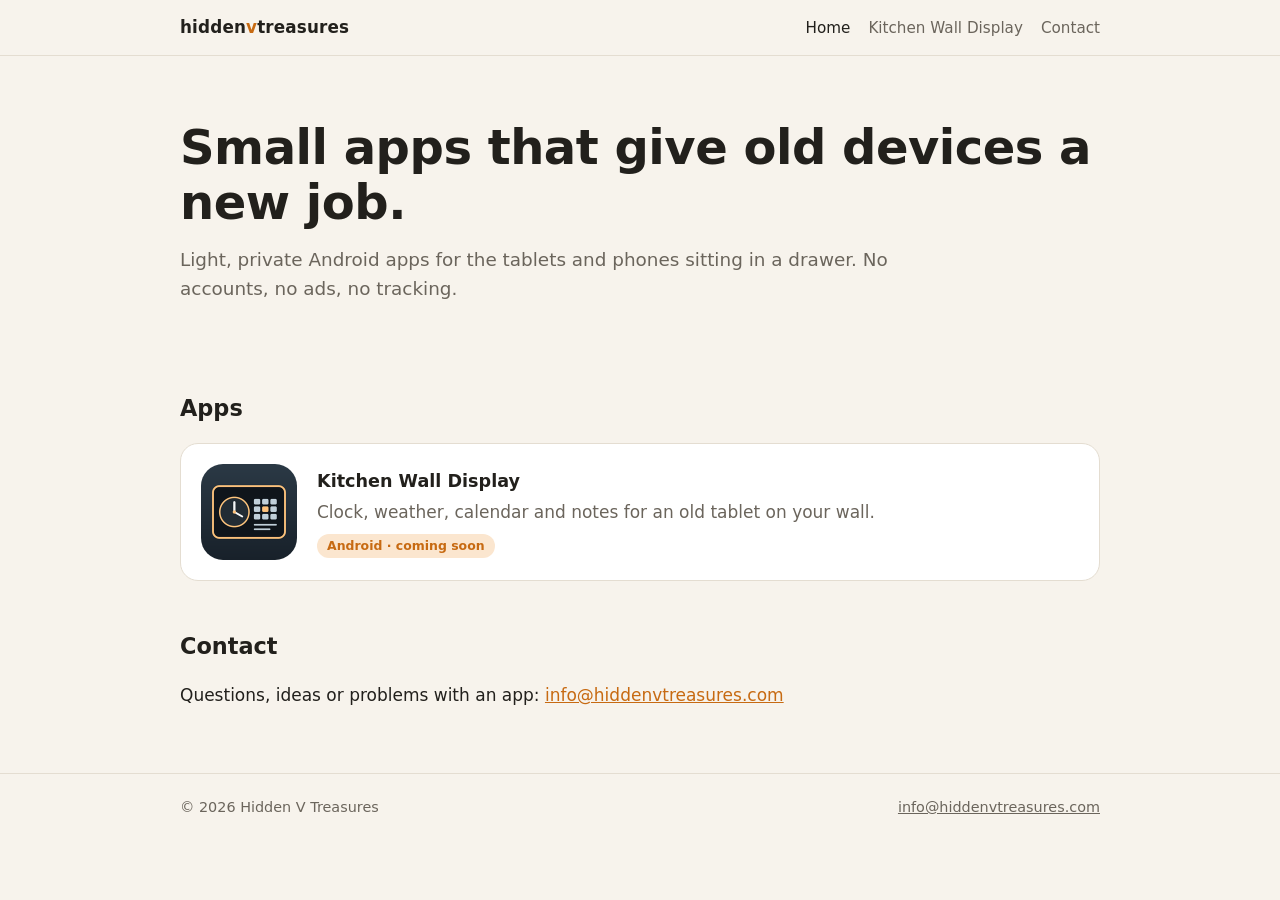
==== index.html @ e6ed104e "Website: home, Kitchen Wall Display page, privacy policy" ====
<!doctype html>
<html lang="en">
<head>
<meta charset="utf-8">
<meta name="viewport" content="width=device-width, initial-scale=1">
<title>Hidden V Treasures – small, private apps</title>
<meta name="description" content="Small, light and private Android apps that give old devices a new job.">
<link rel="icon" href="/img/favicon.png">
<link rel="stylesheet" href="/style.css">
</head>
<body>
<header class="site"><div class="wrap">
<a class="brand" href="/">hidden<span>v</span>treasures</a>
<nav><a href="/" aria-current="page">Home</a><a href="/kitchen-wall-display/">Kitchen Wall Display</a><a href="/#contact">Contact</a></nav>
</div></header>
<main class="wrap">
<section class="hero">
<h1>Small apps that give old devices a new job.</h1>
<p>Light, private Android apps for the tablets and phones sitting in a drawer. No accounts, no ads, no tracking.</p>
</section>

<h2>Apps</h2>
<a class="card" href="/kitchen-wall-display/">
<img src="/img/kwd-icon.png" alt="" width="96" height="96">
<div>
<h3>Kitchen Wall Display</h3>
<p>Clock, weather, calendar and notes for an old tablet on your wall.</p>
<span class="tag">Android · coming soon</span>
</div>
</a>

<h2 id="contact">Contact</h2>
<p>Questions, ideas or problems with an app: <a href="mailto:info@hiddenvtreasures.com">info@hiddenvtreasures.com</a></p>

</main>
<footer><div class="wrap">
<span>© 2026 Hidden V Treasures</span>
<span><a href="mailto:info@hiddenvtreasures.com">info@hiddenvtreasures.com</a></span>
</div></footer>
</body>
</html>
---- style.css ----
:root {
  --bg: #f7f3ec;
  --surface: #ffffff;
  --text: #22201c;
  --muted: #6b655c;
  --line: #e4ddd1;
  --accent: #c76a12;
  --accent-soft: #fbe6cf;
  --dark: #1c2129;
}
@media (prefers-color-scheme: dark) {
  :root {
    --bg: #15181e;
    --surface: #1e232b;
    --text: #ece8e1;
    --muted: #a39d93;
    --line: #2d333d;
    --accent: #ffb86b;
    --accent-soft: #3a2d1d;
  }
}
* { box-sizing: border-box; }
html { -webkit-text-size-adjust: 100%; }
body {
  margin: 0;
  background: var(--bg);
  color: var(--text);
  font: 17px/1.6 system-ui, -apple-system, "Segoe UI", Roboto, "Noto Sans", sans-serif;
}
a { color: var(--accent); }
img { max-width: 100%; height: auto; display: block; }
.wrap { max-width: 960px; margin: 0 auto; padding: 0 20px; }

header.site { border-bottom: 1px solid var(--line); }
header.site .wrap { display: flex; align-items: center; justify-content: space-between; gap: 16px; padding-top: 14px; padding-bottom: 14px; flex-wrap: wrap; }
.brand { font-weight: 700; letter-spacing: .01em; color: var(--text); text-decoration: none; font-size: 1.05rem; }
.brand span { color: var(--accent); }
nav a { color: var(--muted); text-decoration: none; margin-left: 18px; font-size: .95rem; }
nav a:first-child { margin-left: 0; }
nav a:hover, nav a[aria-current] { color: var(--text); }

.hero { padding: 64px 0 40px; }
.hero h1 { font-size: clamp(2rem, 5vw, 3rem); line-height: 1.15; margin: 0 0 14px; letter-spacing: -.01em; }
.hero p { font-size: 1.15rem; color: var(--muted); max-width: 40em; margin: 0; }

h2 { font-size: 1.4rem; margin: 48px 0 16px; }
h3 { font-size: 1.1rem; margin: 28px 0 6px; }

.card {
  display: grid; grid-template-columns: 96px 1fr; gap: 20px; align-items: center;
  background: var(--surface); border: 1px solid var(--line); border-radius: 18px;
  padding: 20px; text-decoration: none; color: inherit;
}
.card:hover { border-color: var(--accent); }
.card img { width: 96px; height: 96px; border-radius: 22px; }
.card h3 { margin: 0 0 4px; }
.card p { margin: 0; color: var(--muted); }
.tag { display: inline-block; font-size: .78rem; font-weight: 600; background: var(--accent-soft); color: var(--accent); padding: 2px 10px; border-radius: 99px; margin-top: 8px; }

.app-head { display: flex; gap: 22px; align-items: center; padding: 48px 0 8px; }
.app-head img { width: 112px; height: 112px; border-radius: 26px; flex: none; }
.app-head h1 { margin: 0; font-size: clamp(1.7rem, 4.5vw, 2.4rem); line-height: 1.2; }
.app-head p { margin: 6px 0 0; color: var(--muted); }

.shots { display: grid; grid-template-columns: 2.1fr 1fr; gap: 16px; margin: 28px 0 8px; align-items: start; }
.shots img { border-radius: 14px; border: 1px solid var(--line); background: var(--dark); }
@media (max-width: 640px) { .shots { grid-template-columns: 1fr; } .shots img.port { max-width: 280px; margin: 0 auto; } }

.features { display: grid; grid-template-columns: 1fr 1fr; gap: 16px; }
@media (max-width: 640px) { .features { grid-template-columns: 1fr; } }
.features div { background: var(--surface); border: 1px solid var(--line); border-radius: 14px; padding: 18px 20px; }
.features h3 { margin-top: 0; }
.features ul { margin: 0; padding-left: 1.1em; color: var(--muted); }

.btn { display: inline-block; background: var(--accent); color: #fff; text-decoration: none; font-weight: 600; padding: 10px 18px; border-radius: 10px; }
@media (prefers-color-scheme: dark) { .btn { color: #1a1206; } }
.note { color: var(--muted); font-size: .95rem; }

.doc { max-width: 720px; padding-bottom: 24px; }
.doc h1 { font-size: clamp(1.6rem, 4vw, 2.1rem); margin: 48px 0 4px; line-height: 1.2; }
.doc .date { color: var(--muted); margin: 0 0 24px; }
.doc h2 { font-size: 1.15rem; margin: 30px 0 6px; }
.doc p, .doc li { color: var(--text); }
.lang { display: flex; gap: 8px; margin: 18px 0 0; }
.lang a { text-decoration: none; font-size: .9rem; border: 1px solid var(--line); border-radius: 99px; padding: 3px 12px; color: var(--muted); }
.lang a:hover { color: var(--text); border-color: var(--accent); }
hr { border: 0; border-top: 1px solid var(--line); margin: 56px 0 0; }

footer { border-top: 1px solid var(--line); margin-top: 64px; }
footer .wrap { padding-top: 22px; padding-bottom: 32px; color: var(--muted); font-size: .9rem; display: flex; justify-content: space-between; gap: 12px; flex-wrap: wrap; }
footer a { color: var(--muted); }
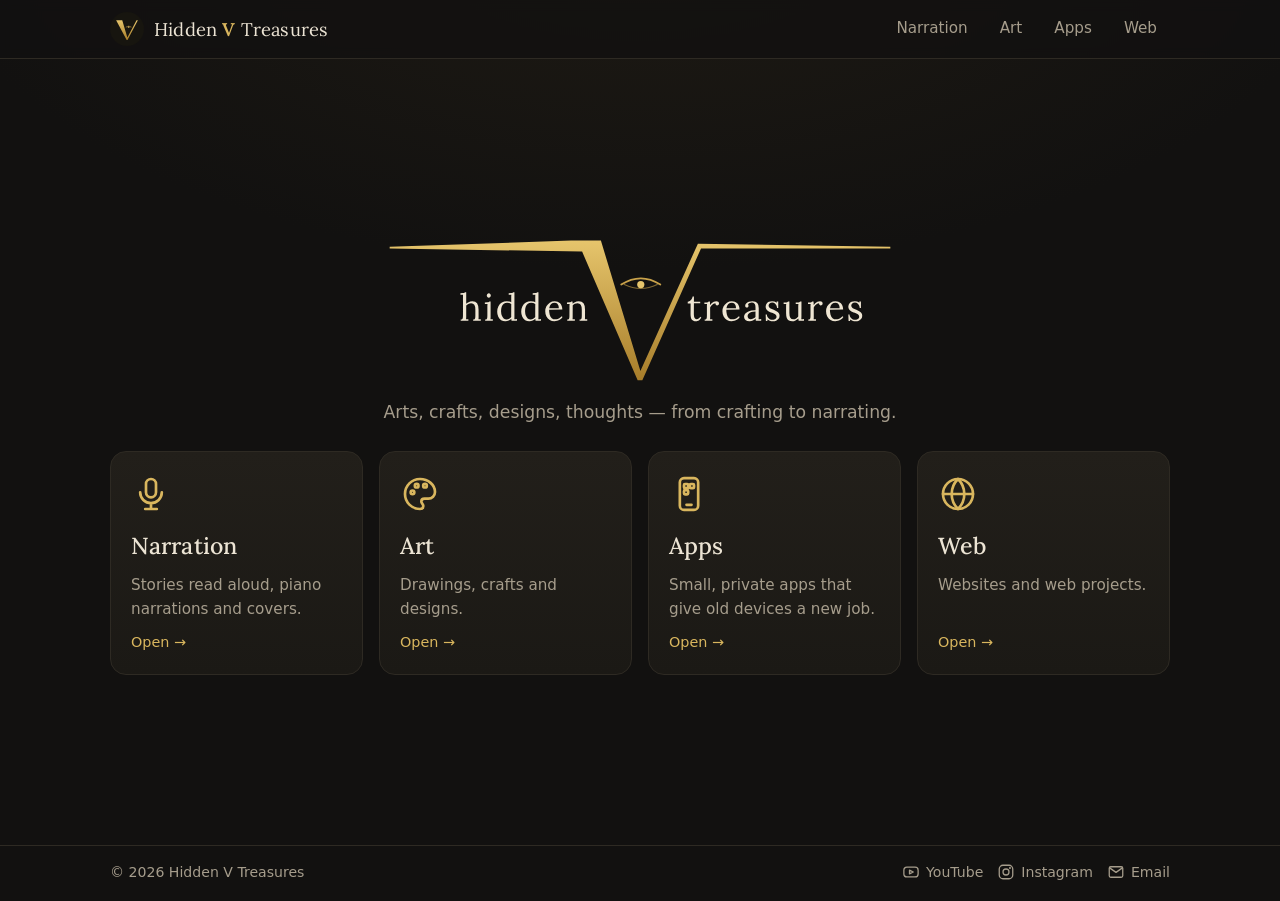
==== commit 8412b6f0: "Redesign: hub home with Narration, Art, Apps, Web sections; new logo" ====
--- a/index.html
+++ b/index.html
@@ -3,39 +3,44 @@
 <head>
 <meta charset="utf-8">
 <meta name="viewport" content="width=device-width, initial-scale=1">
-<title>Hidden V Treasures – small, private apps</title>
-<meta name="description" content="Small, light and private Android apps that give old devices a new job.">
-<link rel="icon" href="/img/favicon.png">
-<link rel="stylesheet" href="/style.css">
+<title>Hidden V Treasures</title>
+<meta name="description" content="Arts, crafts, designs and thoughts — narration, art, apps and web by Hidden V.">
+<meta name="theme-color" content="#121110">
+<meta property="og:title" content="Hidden V Treasures">
+<meta property="og:description" content="Arts, crafts, designs and thoughts — narration, art, apps and web by Hidden V.">
+<meta property="og:image" content="https://hiddenvtreasures.com/assets/icon-512.png">
+<link rel="icon" href="/assets/favicon-32.png" sizes="32x32">
+<link rel="apple-touch-icon" href="/assets/icon-512.png">
+<link rel="preload" href="/assets/lora.woff" as="font" type="font/woff" crossorigin>
+<link rel="stylesheet" href="/assets/style.css">
+
 </head>
 <body>
-<header class="site"><div class="wrap">
-<a class="brand" href="/">hidden<span>v</span>treasures</a>
-<nav><a href="/" aria-current="page">Home</a><a href="/kitchen-wall-display/">Kitchen Wall Display</a><a href="/#contact">Contact</a></nav>
+<header class="site-head"><div class="wrap">
+<a class="brand" href="/" aria-label="Hidden V Treasures – home"><img src="/assets/mark.svg" alt="" width="34" height="34"><span>Hidden <b>V</b> Treasures</span></a>
+<nav class="nav" aria-label="Sections"><a href="/narration/">Narration</a><a href="/art/">Art</a><a href="/apps/">Apps</a><a href="/web/">Web</a></nav>
 </div></header>
 <main class="wrap">
-<section class="hero">
-<h1>Small apps that give old devices a new job.</h1>
-<p>Light, private Android apps for the tablets and phones sitting in a drawer. No accounts, no ads, no tracking.</p>
+<section class="home">
+<div class="lead">
+<img src="/assets/logo.svg" alt="hidden V treasures" width="560" height="169">
+<p>Arts, crafts, designs, thoughts — from crafting to narrating.</p>
+</div>
+<div class="tiles">
+<a class="tile" href="/narration/"><svg viewBox="0 0 24 24" aria-hidden="true"><rect x="9" y="3" width="6" height="11" rx="3"/><path d="M5.5 11a6.5 6.5 0 0 0 13 0M12 17.5V21M8.5 21h7"/></svg><h2>Narration</h2><p>Stories read aloud, piano narrations and covers.</p><span class="more">Open →</span></a>
+<a class="tile" href="/art/"><svg viewBox="0 0 24 24" aria-hidden="true"><path d="M12 3a9 9 0 1 0 0 18c1.3 0 2-.8 2-1.8 0-1.3-1.2-1.6-1.2-2.7 0-1 .8-1.7 1.9-1.7H17a4 4 0 0 0 4-4C21 6.6 17 3 12 3z"/><circle cx="7.5" cy="11" r="1.1"/><circle cx="10" cy="7" r="1.1"/><circle cx="15" cy="7" r="1.1"/></svg><h2>Art</h2><p>Drawings, crafts and designs.</p><span class="more">Open →</span></a>
+<a class="tile" href="/apps/"><svg viewBox="0 0 24 24" aria-hidden="true"><rect x="6.5" y="2.5" width="11" height="19" rx="2.5"/><path d="M10.5 18.5h3"/><rect x="9" y="6" width="2.5" height="2.5" rx=".6"/><rect x="12.5" y="6" width="2.5" height="2.5" rx=".6"/><rect x="9" y="9.7" width="2.5" height="2.5" rx=".6"/></svg><h2>Apps</h2><p>Small, private apps that give old devices a new job.</p><span class="more">Open →</span></a>
+<a class="tile" href="/web/"><svg viewBox="0 0 24 24" aria-hidden="true"><circle cx="12" cy="12" r="9"/><path d="M3 12h18M12 3c2.6 2.6 3.8 5.6 3.8 9S14.6 18.4 12 21M12 3C9.4 5.6 8.2 8.6 8.2 12s1.2 6.4 3.8 9"/></svg><h2>Web</h2><p>Websites and web projects.</p><span class="more">Open →</span></a>
+</div>
 </section>
-
-<h2>Apps</h2>
-<a class="card" href="/kitchen-wall-display/">
-<img src="/img/kwd-icon.png" alt="" width="96" height="96">
-<div>
-<h3>Kitchen Wall Display</h3>
-<p>Clock, weather, calendar and notes for an old tablet on your wall.</p>
-<span class="tag">Android · coming soon</span>
-</div>
-</a>
-
-<h2 id="contact">Contact</h2>
-<p>Questions, ideas or problems with an app: <a href="mailto:info@hiddenvtreasures.com">info@hiddenvtreasures.com</a></p>
-
 </main>
-<footer><div class="wrap">
+<footer class="site-foot"><div class="wrap">
 <span>© 2026 Hidden V Treasures</span>
-<span><a href="mailto:info@hiddenvtreasures.com">info@hiddenvtreasures.com</a></span>
+<span class="social">
+<a href="https://www.youtube.com/@Hidden_V_Treasures" rel="noopener"><svg viewBox="0 0 24 24" aria-hidden="true"><rect x="2.5" y="5.5" width="19" height="13" rx="4"/><path d="M10 9.5l5 2.5-5 2.5z"/></svg>YouTube</a>
+<a href="https://www.instagram.com/hidden_v_treasures/" rel="noopener"><svg viewBox="0 0 24 24" aria-hidden="true"><rect x="3" y="3" width="18" height="18" rx="5"/><circle cx="12" cy="12" r="4"/><circle cx="17.3" cy="6.7" r=".6"/></svg>Instagram</a>
+<a href="mailto:info@hiddenvtreasures.com"><svg viewBox="0 0 24 24" aria-hidden="true"><rect x="3" y="5" width="18" height="14" rx="2"/><path d="M3.5 6.5l8.5 6 8.5-6"/></svg>Email</a>
+</span>
 </div></footer>
 </body>
 </html>
--- a/assets/style.css
+++ b/assets/style.css
@@ -0,0 +1,139 @@
+@font-face { font-family: "Lora"; src: url("/assets/lora.woff") format("woff"); font-weight: 400 700; font-display: swap; }
+
+:root {
+  --bg: #121110;
+  --surface: #1b1915;
+  --surface-2: #221f1a;
+  --line: #2e2a23;
+  --text: #ece4d4;
+  --muted: #a69d8c;
+  --gold: #d9b65e;
+  --gold-deep: #a77d2a;
+  --radius: 16px;
+}
+* { box-sizing: border-box; }
+html { -webkit-text-size-adjust: 100%; }
+body {
+  margin: 0; min-height: 100vh; display: flex; flex-direction: column;
+  background: radial-gradient(1200px 600px at 50% -10%, #1f1b14 0%, var(--bg) 60%) fixed, var(--bg);
+  color: var(--text);
+  font: 17px/1.55 system-ui, -apple-system, "Segoe UI", Roboto, "Noto Sans", sans-serif;
+}
+a { color: var(--gold); }
+img { max-width: 100%; height: auto; display: block; }
+h1, h2, h3 { font-family: "Lora", Georgia, serif; font-weight: 500; letter-spacing: .005em; }
+.wrap { width: 100%; max-width: 1100px; margin: 0 auto; padding: 0 20px; }
+main { flex: 1; }
+
+/* header */
+.site-head { border-bottom: 1px solid var(--line); background: rgba(18,17,16,.75); backdrop-filter: blur(6px); position: sticky; top: 0; z-index: 5; }
+.site-head .wrap { display: flex; align-items: center; justify-content: space-between; gap: 16px; padding-top: 10px; padding-bottom: 10px; flex-wrap: wrap; }
+.brand { display: inline-flex; align-items: center; gap: 10px; text-decoration: none; color: var(--text); font-family: "Lora", Georgia, serif; font-size: 1.15rem; letter-spacing: .01em; }
+.brand img { width: 34px; height: 34px; border-radius: 50%; }
+.brand b { color: var(--gold); font-weight: 600; }
+.nav { display: flex; gap: 6px; flex-wrap: wrap; }
+.nav a { color: var(--muted); text-decoration: none; padding: 6px 12px; border-radius: 999px; font-size: .95rem; border: 1px solid transparent; }
+.nav a:hover { color: var(--text); border-color: var(--line); }
+.nav a[aria-current="page"] { color: var(--bg); background: var(--gold); }
+
+/* home: everything on one screen */
+.home { min-height: calc(100vh - 58px - 56px); display: flex; flex-direction: column; justify-content: center; padding: 28px 0; }
+.home .lead { text-align: center; margin: 0 auto 26px; max-width: 34em; }
+.home .lead img { width: min(560px, 92%); margin: 0 auto 10px; }
+.home .lead p { color: var(--muted); margin: 0; font-size: 1.08rem; }
+.tiles { display: grid; grid-template-columns: repeat(4, 1fr); gap: 16px; }
+.tile {
+  display: flex; flex-direction: column; gap: 10px; text-decoration: none; color: var(--text);
+  background: linear-gradient(180deg, var(--surface-2), var(--surface)); border: 1px solid var(--line);
+  border-radius: var(--radius); padding: 22px 20px 20px; min-height: 190px; transition: border-color .2s, transform .2s;
+}
+.tile:hover { border-color: var(--gold-deep); transform: translateY(-2px); }
+.tile svg { width: 40px; height: 40px; stroke: var(--gold); fill: none; stroke-width: 1.6; stroke-linecap: round; stroke-linejoin: round; }
+.tile h2 { margin: 4px 0 0; font-size: 1.45rem; }
+.tile p { margin: 0; color: var(--muted); font-size: .95rem; }
+.tile .more { margin-top: auto; color: var(--gold); font-size: .9rem; }
+@media (max-width: 860px) { .tiles { grid-template-columns: 1fr 1fr; } .tile { min-height: 150px; padding: 18px 16px; } }
+@media (max-width: 520px) {
+  .home { padding: 18px 0; } .home .lead { margin-bottom: 18px; } .home .lead p { font-size: .98rem; }
+  .tiles { gap: 12px; } .tile { min-height: 0; gap: 6px; padding: 16px 14px; } .tile h2 { font-size: 1.2rem; } .tile p { font-size: .86rem; } .tile .more { display: none; }
+  .site-head .wrap { gap: 8px; } .nav a { padding: 5px 10px; }
+}
+
+/* section pages */
+.page-head { padding: 34px 0 18px; display: flex; align-items: end; justify-content: space-between; gap: 16px; flex-wrap: wrap; }
+.page-head h1 { margin: 0; font-size: clamp(1.9rem, 4.5vw, 2.6rem); line-height: 1.15; }
+.page-head p { margin: 6px 0 0; color: var(--muted); max-width: 36em; }
+.chip { display: inline-flex; align-items: center; gap: 8px; text-decoration: none; color: var(--text); border: 1px solid var(--line); border-radius: 999px; padding: 7px 14px; font-size: .92rem; background: var(--surface); white-space: nowrap; }
+.chip:hover { border-color: var(--gold-deep); }
+.group-title { font-size: 1.15rem; margin: 18px 0 12px; color: var(--muted); font-family: inherit; font-weight: 600; letter-spacing: .04em; text-transform: uppercase; font-size: .8rem; }
+
+/* video cards (YouTube loads only when you press play) */
+.videos { display: grid; grid-template-columns: repeat(3, 1fr); gap: 16px; }
+.videos.two { grid-template-columns: repeat(2, 1fr); }
+@media (max-width: 860px) { .videos, .videos.two { grid-template-columns: 1fr 1fr; } }
+@media (max-width: 520px) { .videos, .videos.two { grid-template-columns: 1fr; } }
+.video { background: var(--surface); border: 1px solid var(--line); border-radius: var(--radius); overflow: hidden; }
+.video .frame { position: relative; aspect-ratio: 16 / 9; background: #000; }
+.video button { all: unset; cursor: pointer; position: absolute; inset: 0; display: block; }
+.video button img { width: 100%; height: 100%; object-fit: cover; opacity: .9; transition: opacity .2s; }
+.video button:hover img { opacity: 1; }
+.video button::after { content: ""; position: absolute; left: 50%; top: 50%; width: 58px; height: 58px; margin: -29px 0 0 -29px; border-radius: 50%; background: rgba(18,17,16,.75) url("data:image/svg+xml,%3Csvg xmlns='http://www.w3.org/2000/svg' viewBox='0 0 24 24'%3E%3Cpath d='M9 7l9 5-9 5z' fill='%23d9b65e'/%3E%3C/svg%3E") center/26px no-repeat; border: 1px solid rgba(217,182,94,.6); }
+.video button:focus-visible { outline: 2px solid var(--gold); outline-offset: -2px; }
+.video iframe { position: absolute; inset: 0; width: 100%; height: 100%; border: 0; }
+.video .meta { padding: 12px 14px 14px; }
+.video h3 { margin: 0; font-size: 1.02rem; line-height: 1.35; }
+.video p { margin: 4px 0 0; color: var(--muted); font-size: .88rem; }
+
+/* generic cards (apps, web, art) */
+.cards { display: grid; grid-template-columns: repeat(3, 1fr); gap: 16px; }
+@media (max-width: 860px) { .cards { grid-template-columns: 1fr 1fr; } }
+@media (max-width: 520px) { .cards { grid-template-columns: 1fr; } }
+.card { display: flex; flex-direction: column; gap: 10px; background: var(--surface); border: 1px solid var(--line); border-radius: var(--radius); padding: 18px; text-decoration: none; color: var(--text); }
+a.card:hover { border-color: var(--gold-deep); }
+.card .top { display: flex; gap: 14px; align-items: center; }
+.card .top img { width: 64px; height: 64px; border-radius: 16px; flex: none; }
+.card h3 { margin: 0; font-size: 1.15rem; }
+.card p { margin: 0; color: var(--muted); font-size: .94rem; }
+.tag { align-self: flex-start; font-size: .75rem; font-weight: 600; color: var(--gold); border: 1px solid rgba(217,182,94,.4); padding: 2px 10px; border-radius: 999px; }
+.card.soon { border-style: dashed; background: transparent; justify-content: center; align-items: flex-start; min-height: 150px; }
+.card.soon svg { width: 34px; height: 34px; stroke: var(--gold-deep); fill: none; stroke-width: 1.5; stroke-linecap: round; stroke-linejoin: round; }
+
+/* app page */
+.app-head { display: flex; gap: 20px; align-items: center; padding: 34px 0 10px; }
+.app-head img { width: 96px; height: 96px; border-radius: 22px; flex: none; }
+.app-head h1 { margin: 0; font-size: clamp(1.7rem, 4.5vw, 2.3rem); line-height: 1.2; }
+.app-head p { margin: 4px 0 8px; color: var(--muted); }
+.app-grid { display: grid; grid-template-columns: 1.35fr 1fr; gap: 20px; align-items: start; margin-top: 14px; }
+@media (max-width: 860px) { .app-grid { grid-template-columns: 1fr; } }
+.shots { display: grid; grid-template-columns: 2.1fr 1fr; gap: 12px; }
+.shots img { border-radius: 12px; border: 1px solid var(--line); }
+.feat { display: grid; grid-template-columns: 1fr 1fr; gap: 12px; }
+.feat div { background: var(--surface); border: 1px solid var(--line); border-radius: 12px; padding: 12px 14px; }
+.feat h3 { margin: 0 0 4px; font-size: 1rem; }
+.feat p { margin: 0; color: var(--muted); font-size: .9rem; }
+.links { display: flex; gap: 10px; flex-wrap: wrap; margin-top: 14px; }
+
+/* documents (privacy policy) */
+.doc { max-width: 740px; padding: 30px 0 10px; }
+.doc h1 { font-size: clamp(1.6rem, 4vw, 2.1rem); margin: 0 0 4px; line-height: 1.2; }
+.doc h2 { font-size: 1.15rem; margin: 26px 0 6px; }
+.doc .date { color: var(--muted); margin: 0 0 14px; }
+.doc hr { border: 0; border-top: 1px solid var(--line); margin: 40px 0 30px; }
+
+/* footer */
+.site-foot { border-top: 1px solid var(--line); }
+.site-foot .wrap { display: flex; justify-content: space-between; align-items: center; gap: 12px; flex-wrap: wrap; padding-top: 16px; padding-bottom: 18px; color: var(--muted); font-size: .88rem; }
+.site-foot a { color: var(--muted); }
+.social { display: flex; gap: 14px; }
+.social a { display: inline-flex; align-items: center; gap: 6px; text-decoration: none; }
+.social a:hover { color: var(--text); }
+.social svg { width: 18px; height: 18px; fill: none; stroke: currentColor; stroke-width: 1.7; stroke-linecap: round; stroke-linejoin: round; }
+
+/* tabs (narration) */
+.tabs { display: flex; gap: 8px; margin: 4px 0 16px; flex-wrap: wrap; }
+.tabs button { all: unset; cursor: pointer; padding: 8px 16px; border-radius: 999px; border: 1px solid var(--line); color: var(--muted); font-size: .95rem; background: var(--surface); }
+.tabs button span { font-size: .8rem; opacity: .7; margin-left: 4px; }
+.tabs button[aria-selected="true"] { color: var(--bg); background: var(--gold); border-color: var(--gold); }
+.tabs button:focus-visible { outline: 2px solid var(--gold); outline-offset: 2px; }
+[role="tabpanel"][hidden] { display: none; }
+[role="tabpanel"] + [role="tabpanel"] { margin-top: 16px; }
